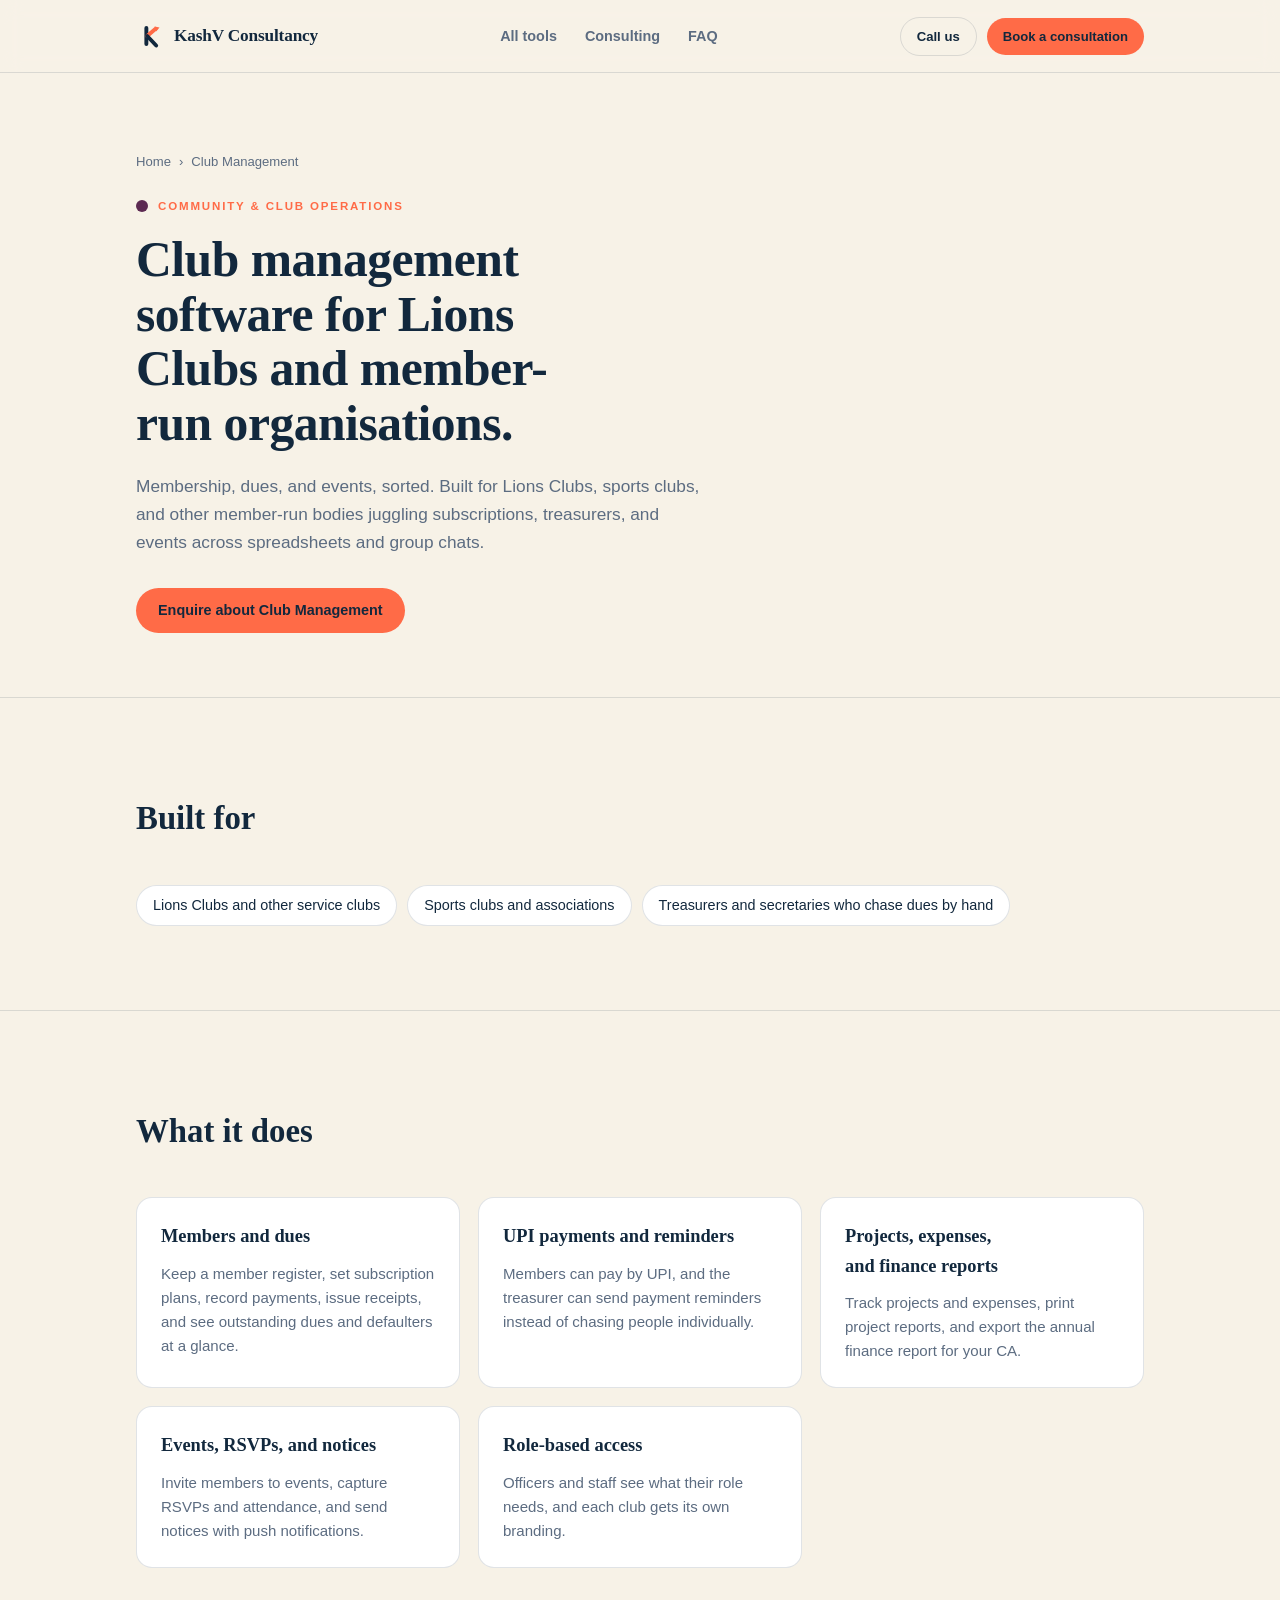
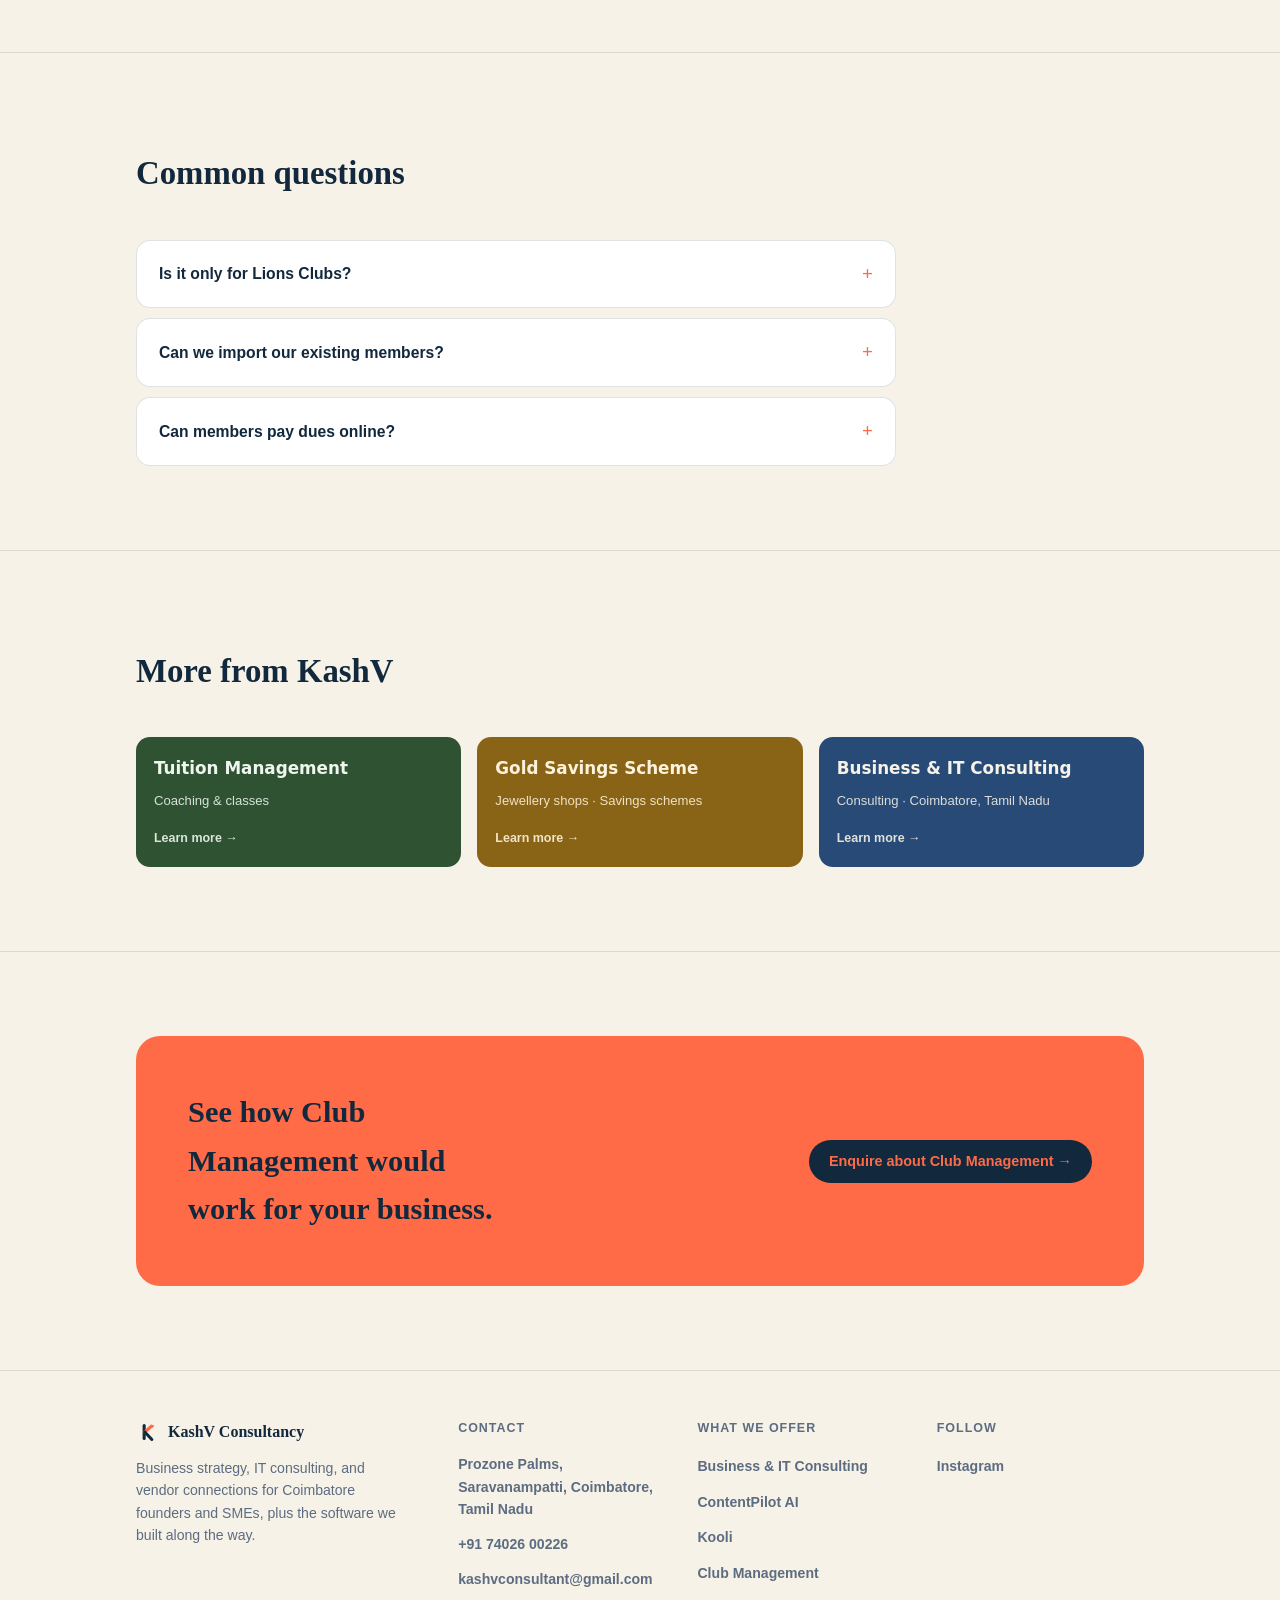
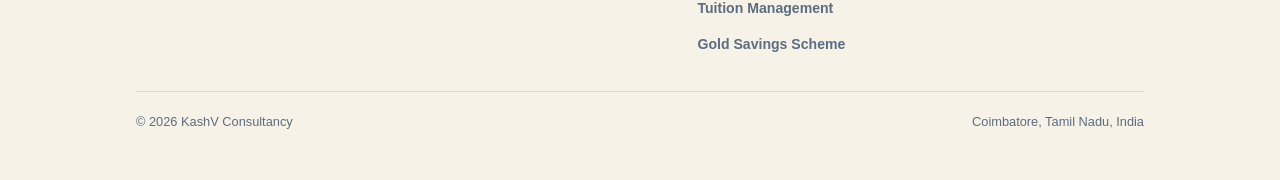
==== club-management/index.html @ 32a6c25a "Add per-offering SEO pages and Gold Savings Scheme Six crawlable pages (consulting, ContentPilot AI," ====
<!DOCTYPE html>
<html lang="en">
<head>
<meta charset="UTF-8">
<meta name="viewport" content="width=device-width, initial-scale=1">
<title>Club Management Software for Lions Clubs | KashV Consultancy</title>
<meta name="description" content="Manage members, dues, UPI payments, events, RSVPs and finance reports for Lions Clubs and member-run organisations. Built by KashV Consultancy, Coimbatore.">
<meta name="robots" content="index, follow">
<link rel="canonical" href="https://kashvconsultancy.com/club-management/">
<meta name="theme-color" content="#12283d">
<link rel="icon" type="image/svg+xml" href="data:image/svg+xml,%3Csvg xmlns='http://www.w3.org/2000/svg' viewBox='0 0 100 100'%3E%3Crect width='100' height='100' rx='20' fill='%2312283d'/%3E%3Crect x='30' y='14' width='14' height='72' rx='7' fill='%23f7f2e7'/%3E%3Cpath d='M40 50 L70 24' stroke='%23ff6b47' stroke-width='14' stroke-linecap='round' fill='none'/%3E%3Cpolygon points='66,16 84,20 72,34' fill='%23ff6b47'/%3E%3Cpath d='M40 50 L72 84' stroke='%23f7f2e7' stroke-width='14' stroke-linecap='round' fill='none'/%3E%3C/svg%3E">

<meta property="og:type" content="website">
<meta property="og:url" content="https://kashvconsultancy.com/club-management/">
<meta property="og:site_name" content="KashV Consultancy">
<meta property="og:title" content="Club Management Software for Lions Clubs | KashV Consultancy">
<meta property="og:description" content="Manage members, dues, UPI payments, events, RSVPs and finance reports for Lions Clubs and member-run organisations. Built by KashV Consultancy, Coimbatore.">
<meta property="og:image" content="https://kashvconsultancy.com/og-image.png">
<meta property="og:locale" content="en_IN">

<meta name="twitter:card" content="summary_large_image">
<meta name="twitter:title" content="Club Management Software for Lions Clubs | KashV Consultancy">
<meta name="twitter:description" content="Manage members, dues, UPI payments, events, RSVPs and finance reports for Lions Clubs and member-run organisations. Built by KashV Consultancy, Coimbatore.">
<meta name="twitter:image" content="https://kashvconsultancy.com/og-image.png">

<script type="application/ld+json">
{
  "@context": "https://schema.org",
  "@graph": [
    {
      "@type": "SoftwareApplication",
      "name": "Club Management",
      "description": "Manage members, dues, UPI payments, events, RSVPs and finance reports for Lions Clubs and member-run organisations. Built by KashV Consultancy, Coimbatore.",
      "url": "https://kashvconsultancy.com/club-management/",
      "applicationCategory": "BusinessApplication",
      "operatingSystem": "Web",
      "publisher": {
        "@type": "Organization",
        "name": "KashV Consultancy",
        "url": "https://kashvconsultancy.com/"
      }
    },
    {
      "@type": "BreadcrumbList",
      "itemListElement": [
        {
          "@type": "ListItem",
          "position": 1,
          "name": "Home",
          "item": "https://kashvconsultancy.com/"
        },
        {
          "@type": "ListItem",
          "position": 2,
          "name": "Club Management",
          "item": "https://kashvconsultancy.com/club-management/"
        }
      ]
    }
  ]
}
</script>

<link rel="stylesheet" href="/offering.css">
</head>
<body data-offering="club-management">
<!-- The visible page is built by /offering.js from content.json (offerings.club-management).
     The h1 and intro below are a no-JavaScript fallback for crawlers and readers. -->
<main id="app">
  <section class="hero">
    <div class="wrap">
      <p class="eyebrow">Community &amp; club operations</p>
      <h1>Club management software for Lions Clubs and member-run organisations.</h1>
      <p class="lede">Membership, dues, and events, sorted. Built for Lions Clubs, sports clubs, and other member-run bodies juggling subscriptions, treasurers, and events across spreadsheets and group chats.</p>
      <p><a href="/">KashV Consultancy</a> &middot; Prozone Palms, Saravanampatti, Coimbatore &middot; <a href="tel:+917402600226">+91 74026 00226</a></p>
    </div>
  </section>
</main>
<script src="/offering.js" defer></script>
</body>
</html>
---- offering.css ----
/* Shared styles for the per-offering pages (/consulting/, /kooli/, ...).
   Same brand tokens as index.html; kept as a file so the six pages share it. */
:root {
  --bg: #12283d;
  --bg-elevated: #1c3a5c;
  --ink: #f7f2e7;
  --ink-muted: #93a5bc;
  --rule: rgba(247, 242, 231, 0.14);
  --accent: #ff6b47;
  --accent-ink: #12283d;

  --consulting: #274a76;
  --consulting-ink: #f7f2e7;
  --contentpilot: #1a5c4c;
  --contentpilot-ink: #eef6f1;
  --kooli: #7c5622;
  --kooli-ink: #fbf1e2;
  --club: #5c2a52;
  --club-ink: #f9eef5;
  --tuition: #2f5233;
  --tuition-ink: #eef6ee;
  --gold: #8a6416;
  --gold-ink: #fdf3dc;

  --font-display: ui-rounded, "SF Pro Rounded", "Segoe UI Variable Rounded", "Segoe UI", system-ui, sans-serif;
  --font-serif: Georgia, "Iowan Old Style", "Palatino Linotype", serif;
  --font-body: -apple-system, "Segoe UI", Roboto, "Helvetica Neue", Arial, sans-serif;
}

@media (prefers-color-scheme: light) {
  :root:not([data-theme="dark"]) {
    --bg: #f7f2e7;
    --bg-elevated: #ffffff;
    --ink: #12283d;
    --ink-muted: #5c6c81;
    --rule: rgba(18, 40, 61, 0.13);
  }
}
:root[data-theme="light"] { --bg: #f7f2e7; --bg-elevated: #ffffff; --ink: #12283d; --ink-muted: #5c6c81; --rule: rgba(18, 40, 61, 0.13); }
:root[data-theme="dark"] { --bg: #12283d; --bg-elevated: #1c3a5c; --ink: #f7f2e7; --ink-muted: #93a5bc; --rule: rgba(247, 242, 231, 0.14); }

* { box-sizing: border-box; }
body { margin: 0; background: var(--bg); color: var(--ink); font-family: var(--font-body); font-size: 16px; line-height: 1.6; -webkit-font-smoothing: antialiased; }
a { color: inherit; }
a:focus-visible, button:focus-visible, summary:focus-visible { outline: 2px solid var(--accent); outline-offset: 3px; }

.eyebrow { display: inline-block; font-size: 0.72rem; font-weight: 700; letter-spacing: 0.16em; text-transform: uppercase; color: var(--accent); }
h1, h2, h3 { font-family: var(--font-serif); font-weight: 700; text-wrap: balance; margin: 0; }
.product-voice { font-family: var(--font-display); font-weight: 800; }
.wrap { max-width: 1120px; margin: 0 auto; padding: 0 clamp(20px, 5vw, 56px); }

/* nav */
.site-nav { position: sticky; top: 0; z-index: 20; background: color-mix(in srgb, var(--bg) 88%, transparent); backdrop-filter: blur(10px); border-bottom: 1px solid var(--rule); }
.site-nav .wrap { display: flex; align-items: center; justify-content: space-between; gap: 24px; height: 72px; }
.brand { display: flex; align-items: center; gap: 10px; text-decoration: none; }
.brand svg { width: 28px; height: 28px; flex: none; }
.brand-word { font-family: var(--font-serif); font-weight: 700; font-size: 1.08rem; letter-spacing: -0.01em; white-space: nowrap; }
.nav-links { display: flex; align-items: center; gap: clamp(16px, 3vw, 28px); list-style: none; margin: 0; padding: 0; }
.nav-links a { text-decoration: none; font-size: 0.9rem; font-weight: 600; color: var(--ink-muted); transition: color 0.15s ease; }
.nav-links a:hover { color: var(--ink); }
.nav-ctas { display: flex; align-items: center; gap: 10px; }

.btn { display: inline-flex; align-items: center; gap: 8px; border-radius: 999px; font-family: var(--font-body); font-weight: 700; font-size: 0.9rem; text-decoration: none; cursor: pointer; border: none; white-space: nowrap; transition: transform 0.15s ease, box-shadow 0.15s ease; }
.btn:hover { transform: translateY(-1px); }
.btn-primary { background: var(--accent); color: var(--accent-ink); padding: 11px 22px; }
.btn-primary:hover { box-shadow: 0 10px 24px -10px color-mix(in srgb, var(--accent) 70%, transparent); }
.btn-ghost { background: transparent; color: var(--ink); border: 1px solid var(--rule); padding: 10px 20px; }
.btn-ghost:hover { border-color: var(--ink-muted); }
.btn-sm { padding: 8px 16px; font-size: 0.82rem; }

/* breadcrumb */
.crumbs { padding-top: 22px; font-size: 0.82rem; color: var(--ink-muted); }
.crumbs ol { list-style: none; margin: 0; padding: 0; display: flex; flex-wrap: wrap; gap: 8px; }
.crumbs li + li::before { content: "›"; margin-right: 8px; }
.crumbs a { text-decoration: none; }
.crumbs a:hover { color: var(--ink); }

/* hero */
.hero { position: relative; padding: clamp(28px, 5vw, 56px) 0 clamp(36px, 6vw, 64px); }
.hero-badge { display: inline-flex; align-items: center; gap: 10px; margin-bottom: 18px; }
.tone-dot { width: 12px; height: 12px; border-radius: 50%; background: var(--tone, var(--accent)); flex: none; }
.hero h1 { font-size: clamp(2rem, 4.2vw, 3.1rem); line-height: 1.1; letter-spacing: -0.01em; max-width: 22ch; }
.hero p.lede { margin: 22px 0 0; max-width: 60ch; font-size: 1.08rem; color: var(--ink-muted); }
.hero-actions { display: flex; flex-wrap: wrap; align-items: center; gap: 14px; margin-top: 32px; }

/* sections */
.section-block { padding: clamp(48px, 7vw, 84px) 0; border-top: 1px solid var(--rule); }
.section-head { max-width: 640px; margin-bottom: clamp(28px, 4vw, 40px); }
.section-head h2 { font-size: clamp(1.5rem, 3vw, 2.05rem); margin-top: 10px; }

.chips { list-style: none; margin: 0; padding: 0; display: flex; flex-wrap: wrap; gap: 10px; }
.chips li { border: 1px solid var(--rule); background: var(--bg-elevated); border-radius: 999px; padding: 8px 16px; font-size: 0.9rem; }

.feature-grid { display: grid; grid-template-columns: repeat(auto-fit, minmax(260px, 1fr)); gap: 18px; }
.feature-card { border: 1px solid var(--rule); border-radius: 16px; padding: 24px; background: var(--bg-elevated); display: flex; flex-direction: column; gap: 10px; }
.feature-card h3 { font-size: 1.15rem; }
.feature-card p { margin: 0; color: var(--ink-muted); font-size: 0.94rem; }

.steps { list-style: none; margin: 0; padding: 0; display: grid; gap: 14px; max-width: 760px; counter-reset: step; }
.steps li { counter-increment: step; position: relative; padding: 4px 0 4px 52px; }
.steps li::before { content: counter(step); position: absolute; left: 0; top: 2px; width: 34px; height: 34px; border-radius: 50%; background: var(--accent); color: var(--accent-ink); font-weight: 800; display: flex; align-items: center; justify-content: center; }
.steps h3 { font-family: var(--font-body); font-size: 1rem; }
.steps p { margin: 4px 0 0; color: var(--ink-muted); font-size: 0.94rem; max-width: 60ch; }

.faq-list { display: flex; flex-direction: column; gap: 10px; max-width: 760px; }
.faq-item { border: 1px solid var(--rule); border-radius: 14px; background: var(--bg-elevated); overflow: hidden; }
.faq-item summary { cursor: pointer; list-style: none; padding: 18px 22px; font-weight: 700; display: flex; align-items: center; justify-content: space-between; gap: 16px; font-size: 0.98rem; }
.faq-item summary::-webkit-details-marker { display: none; }
.faq-item summary .plus { color: var(--accent); font-family: var(--font-serif); font-size: 1.2rem; flex: none; }
.faq-item[open] summary .plus { transform: rotate(45deg); }
.faq-item p { margin: 0; padding: 0 22px 20px; color: var(--ink-muted); font-size: 0.92rem; max-width: 62ch; }

/* related */
.related-grid { display: grid; grid-template-columns: repeat(auto-fit, minmax(220px, 1fr)); gap: 16px; }
.related-card { border-radius: 14px; padding: 18px; display: flex; flex-direction: column; gap: 8px; text-decoration: none; min-height: 130px; }
.related-card[data-tone="consulting"] { background: var(--consulting); color: var(--consulting-ink); }
.related-card[data-tone="contentpilot"] { background: var(--contentpilot); color: var(--contentpilot-ink); }
.related-card[data-tone="kooli"] { background: var(--kooli); color: var(--kooli-ink); }
.related-card[data-tone="club"] { background: var(--club); color: var(--club-ink); }
.related-card[data-tone="tuition"] { background: var(--tuition); color: var(--tuition-ink); }
.related-card[data-tone="gold"] { background: var(--gold); color: var(--gold-ink); }
.related-card .product-voice { font-size: 1.05rem; }
.related-card p { margin: 0; font-size: 0.82rem; opacity: 0.88; }
.related-card .go { margin-top: auto; font-size: 0.78rem; font-weight: 700; opacity: 0.9; }

/* final cta */
.final-cta-inner { padding: clamp(32px, 6vw, 52px); border-radius: 24px; background: var(--accent); display: flex; align-items: center; justify-content: space-between; gap: 24px; flex-wrap: wrap; }
.final-cta-inner h2 { color: var(--accent-ink); font-size: clamp(1.4rem, 3vw, 1.9rem); max-width: 22ch; }
.final-cta-inner .btn-ghost { background: var(--accent-ink); color: var(--accent); border: none; }

/* footer */
footer.site-footer { border-top: 1px solid var(--rule); padding: 48px 0 calc(48px + env(safe-area-inset-bottom, 0px)); }
.footer-grid { display: grid; grid-template-columns: 1.4fr 1fr 1fr 1fr; gap: 32px; }
.footer-brand { display: flex; align-items: center; gap: 10px; margin-bottom: 12px; }
.footer-brand svg { width: 22px; height: 22px; }
.footer-brand span { font-family: var(--font-serif); font-weight: 700; font-size: 1rem; }
.footer-col h4 { font-family: var(--font-body); font-size: 0.78rem; font-weight: 700; letter-spacing: 0.08em; text-transform: uppercase; color: var(--ink-muted); margin: 0 0 14px; }
.footer-col ul { list-style: none; margin: 0; padding: 0; display: flex; flex-direction: column; gap: 10px; }
.footer-col a, .footer-col address { text-decoration: none; font-size: 0.88rem; color: var(--ink-muted); font-style: normal; font-weight: 600; }
.footer-col a:hover { color: var(--ink); }
.footer-note { color: var(--ink-muted); font-size: 0.88rem; max-width: 34ch; margin-top: 12px; }
.footer-meta { margin-top: 34px; padding-top: 20px; border-top: 1px solid var(--rule); display: flex; flex-wrap: wrap; justify-content: space-between; gap: 10px; font-size: 0.8rem; color: var(--ink-muted); }
@media (max-width: 860px) { .footer-grid { grid-template-columns: 1fr 1fr; } }
@media (max-width: 500px) { .footer-grid { grid-template-columns: 1fr; } }

/* mobile sticky cta */
.mobile-cta { display: none; position: fixed; left: 0; right: 0; bottom: 0; z-index: 40; padding: 10px 16px calc(10px + env(safe-area-inset-bottom, 0px)); background: color-mix(in srgb, var(--bg) 92%, transparent); backdrop-filter: blur(10px); border-top: 1px solid var(--rule); gap: 10px; }
.mobile-cta .btn { flex: 1; justify-content: center; }
@media (max-width: 640px) { .mobile-cta { display: flex; } body { padding-bottom: 64px; } .nav-ctas { display: none; } }
@media (max-width: 860px) { .nav-links { display: none; } }

/* lead form modal */
.lead-overlay { position: fixed; inset: 0; z-index: 100; background: color-mix(in srgb, #000 62%, transparent); display: flex; align-items: center; justify-content: center; padding: 20px; }
.lead-overlay[hidden] { display: none; }
.lead-modal { width: 100%; max-width: 440px; max-height: 90vh; overflow-y: auto; background: var(--bg-elevated); color: var(--ink); border-radius: 20px; border: 1px solid var(--rule); padding: clamp(24px, 5vw, 32px); position: relative; }
.lead-close { position: absolute; top: 16px; right: 16px; width: 32px; height: 32px; border-radius: 999px; border: 1px solid var(--rule); background: transparent; color: var(--ink); font-size: 1rem; cursor: pointer; display: flex; align-items: center; justify-content: center; }
.lead-close:hover { border-color: var(--ink-muted); }
.lead-modal h2 { font-size: 1.4rem; padding-right: 30px; }
.lead-modal .lede { margin: 8px 0 0; color: var(--ink-muted); font-size: 0.92rem; }
.lead-form { margin-top: 22px; display: flex; flex-direction: column; gap: 14px; }
.lead-field { display: flex; flex-direction: column; gap: 6px; }
.lead-field label { font-size: 0.82rem; font-weight: 700; color: var(--ink-muted); }
.lead-field input, .lead-field select { font: inherit; font-size: 0.96rem; color: var(--ink); background: var(--bg); border: 1px solid var(--rule); border-radius: 10px; padding: 11px 13px; }
.lead-field input:focus-visible, .lead-field select:focus-visible { outline: 2px solid var(--accent); outline-offset: 1px; }
.lead-hp { position: absolute; left: -9999px; width: 1px; height: 1px; overflow: hidden; }
.lead-submit { margin-top: 4px; width: 100%; justify-content: center; }
.lead-submit[disabled] { opacity: 0.6; cursor: default; transform: none; }
.lead-status { margin: 0; font-size: 0.88rem; min-height: 1.2em; }
.lead-status[data-state="ok"] { color: var(--accent); }
.lead-status[data-state="error"] { color: #ff8a75; }
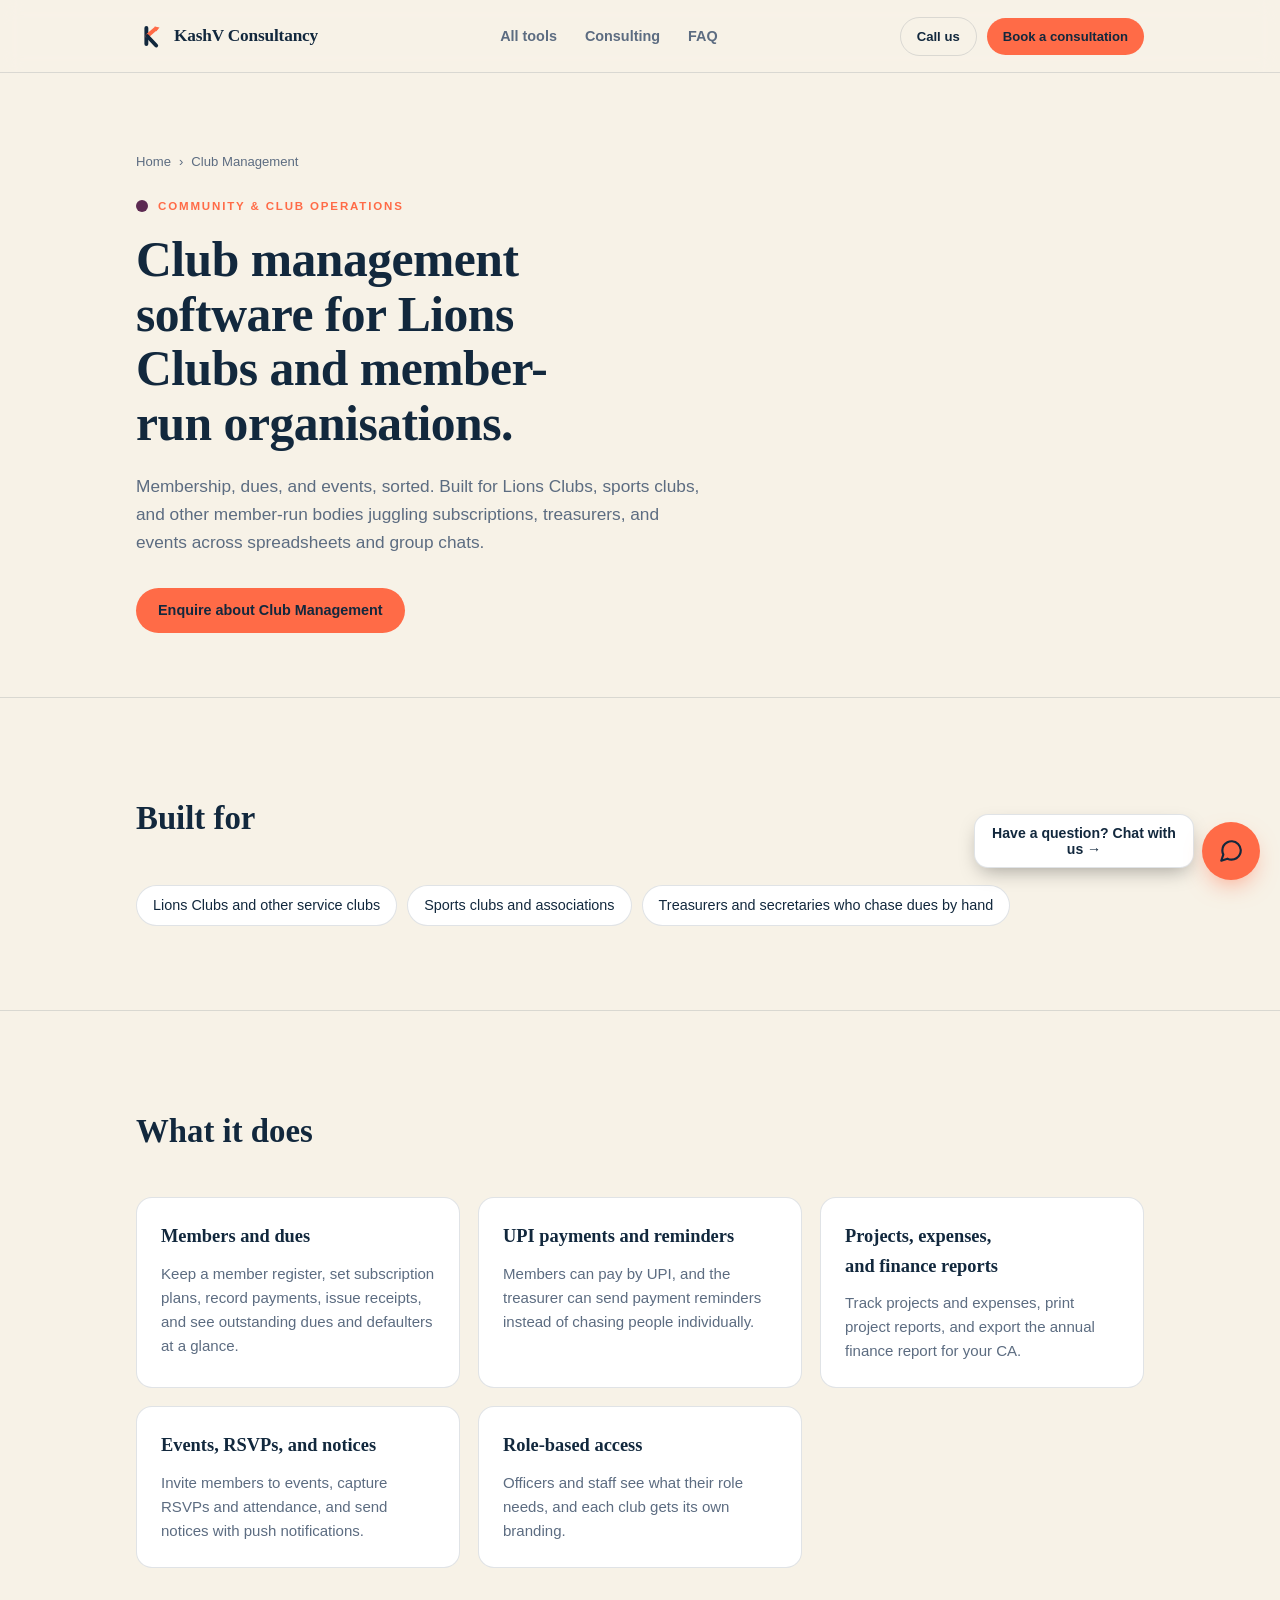
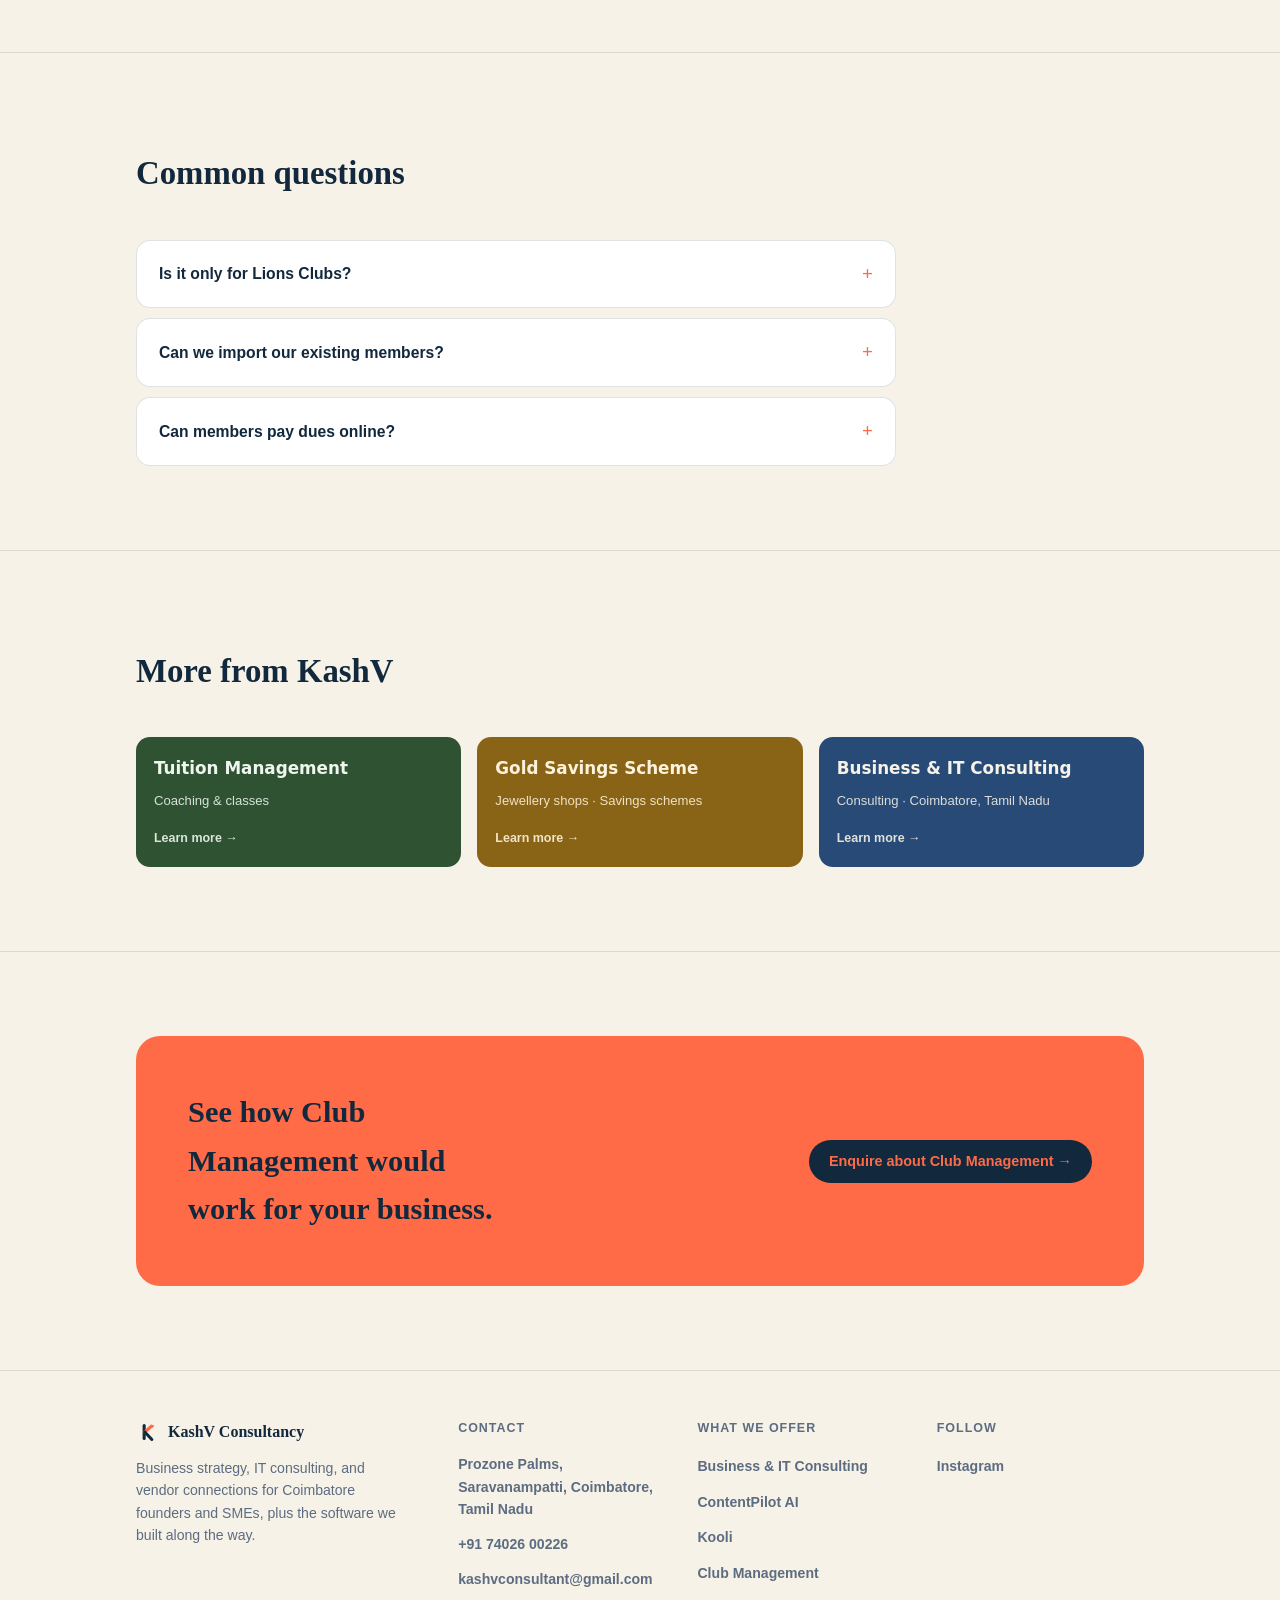
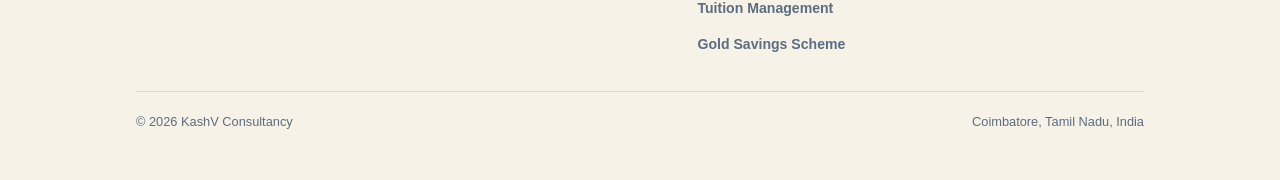
==== commit 7e79c174: "Add lead-capture chatbot with Tamil/English voice welcome A scripted chat widget (chatbot.css/js) on" ====
--- a/club-management/index.html
+++ b/club-management/index.html
@@ -62,6 +62,8 @@
 </script>
 
 <link rel="stylesheet" href="/offering.css">
+<link rel="stylesheet" href="/chatbot.css">
+<script src="/chatbot.js" defer></script>
 </head>
 <body data-offering="club-management">
 <!-- The visible page is built by /offering.js from content.json (offerings.club-management).
--- a/chatbot.css
+++ b/chatbot.css
@@ -0,0 +1,139 @@
+/* Floating chat widget, shared by every page. Uses the same brand tokens
+   already defined in index.html / offering.css (--bg, --ink, --accent, ...). */
+.chat-launcher {
+  position: fixed;
+  right: 20px;
+  bottom: 20px;
+  z-index: 60;
+  width: 58px;
+  height: 58px;
+  border-radius: 50%;
+  background: var(--accent);
+  color: var(--accent-ink);
+  border: none;
+  cursor: pointer;
+  display: flex;
+  align-items: center;
+  justify-content: center;
+  box-shadow: 0 10px 24px -8px color-mix(in srgb, var(--accent) 65%, transparent);
+  transition: transform 0.15s ease;
+}
+.chat-launcher:hover { transform: translateY(-2px); }
+.chat-launcher svg { width: 26px; height: 26px; }
+.chat-launcher[hidden] { display: none; }
+
+.chat-nudge {
+  position: fixed;
+  right: 86px;
+  bottom: 32px;
+  z-index: 59;
+  max-width: 220px;
+  background: var(--bg-elevated);
+  color: var(--ink);
+  border: 1px solid var(--rule);
+  border-radius: 14px;
+  padding: 10px 14px;
+  font-size: 0.88rem;
+  font-weight: 600;
+  box-shadow: 0 8px 20px -6px rgba(0, 0, 0, 0.35);
+  cursor: pointer;
+}
+.chat-nudge[hidden] { display: none; }
+
+.chat-panel {
+  position: fixed;
+  right: 20px;
+  bottom: 90px;
+  z-index: 61;
+  width: min(370px, calc(100vw - 32px));
+  height: min(560px, calc(100vh - 120px));
+  background: var(--bg);
+  color: var(--ink);
+  border: 1px solid var(--rule);
+  border-radius: 20px;
+  box-shadow: 0 20px 50px -12px rgba(0, 0, 0, 0.45);
+  display: flex;
+  flex-direction: column;
+  overflow: hidden;
+}
+.chat-panel[hidden] { display: none; }
+
+.chat-head {
+  display: flex;
+  align-items: center;
+  justify-content: space-between;
+  gap: 10px;
+  padding: 14px 16px;
+  border-bottom: 1px solid var(--rule);
+  background: var(--bg-elevated);
+  flex: none;
+}
+.chat-head-title { display: flex; align-items: center; gap: 10px; font-weight: 700; font-size: 0.98rem; }
+.chat-head-title svg { width: 22px; height: 22px; flex: none; }
+.chat-head-actions { display: flex; align-items: center; gap: 4px; }
+.chat-icon-btn {
+  width: 30px; height: 30px; border-radius: 50%; border: none; background: transparent;
+  color: var(--ink-muted); cursor: pointer; display: flex; align-items: center; justify-content: center;
+}
+.chat-icon-btn:hover { background: var(--rule); color: var(--ink); }
+.chat-icon-btn svg { width: 17px; height: 17px; }
+.chat-icon-btn[data-muted="true"] .icon-on { display: none; }
+.chat-icon-btn[data-muted="false"] .icon-off { display: none; }
+
+.chat-messages {
+  flex: 1;
+  overflow-y: auto;
+  padding: 16px;
+  display: flex;
+  flex-direction: column;
+  gap: 10px;
+}
+.chat-row { display: flex; }
+.chat-row.bot { justify-content: flex-start; }
+.chat-row.user { justify-content: flex-end; }
+.chat-bubble {
+  max-width: 82%;
+  padding: 10px 14px;
+  border-radius: 16px;
+  font-size: 0.92rem;
+  line-height: 1.45;
+}
+.chat-row.bot .chat-bubble { background: var(--bg-elevated); border: 1px solid var(--rule); border-bottom-left-radius: 4px; }
+.chat-row.user .chat-bubble { background: var(--accent); color: var(--accent-ink); border-bottom-right-radius: 4px; }
+
+.chat-typing { display: inline-flex; gap: 4px; align-items: center; padding: 4px 2px; }
+.chat-typing span {
+  width: 6px; height: 6px; border-radius: 50%; background: var(--ink-muted);
+  animation: chat-typing-bounce 1.1s infinite ease-in-out;
+}
+.chat-typing span:nth-child(2) { animation-delay: 0.15s; }
+.chat-typing span:nth-child(3) { animation-delay: 0.3s; }
+@keyframes chat-typing-bounce { 0%, 60%, 100% { opacity: 0.35; transform: translateY(0); } 30% { opacity: 1; transform: translateY(-3px); } }
+@media (prefers-reduced-motion: reduce) { .chat-typing span { animation: none; opacity: 0.7; } }
+
+.chat-quick-replies { display: flex; flex-wrap: wrap; gap: 8px; padding: 2px 16px 12px; flex: none; }
+.chat-chip {
+  border: 1px solid var(--rule); background: var(--bg-elevated); color: var(--ink);
+  border-radius: 999px; padding: 8px 14px; font-size: 0.85rem; font-weight: 600;
+  cursor: pointer; font-family: inherit;
+}
+.chat-chip:hover { border-color: var(--ink-muted); }
+
+.chat-input-row { display: flex; gap: 8px; padding: 12px 16px calc(12px + env(safe-area-inset-bottom, 0px)); border-top: 1px solid var(--rule); flex: none; }
+.chat-input-row[hidden] { display: none; }
+.chat-input-row input {
+  flex: 1; font: inherit; font-size: 0.92rem; color: var(--ink); background: var(--bg-elevated);
+  border: 1px solid var(--rule); border-radius: 999px; padding: 10px 15px; min-width: 0;
+}
+.chat-input-row input:focus-visible { outline: 2px solid var(--accent); outline-offset: 1px; }
+.chat-input-row button {
+  border: none; background: var(--accent); color: var(--accent-ink); border-radius: 999px;
+  padding: 0 18px; font-weight: 700; font-size: 0.88rem; cursor: pointer; flex: none;
+}
+.chat-input-row button:disabled { opacity: 0.6; cursor: default; }
+
+@media (max-width: 640px) {
+  .chat-launcher { bottom: 84px; }
+  .chat-nudge { bottom: 96px; }
+  .chat-panel { bottom: 150px; right: 16px; left: 16px; width: auto; height: min(64vh, 520px); }
+}
